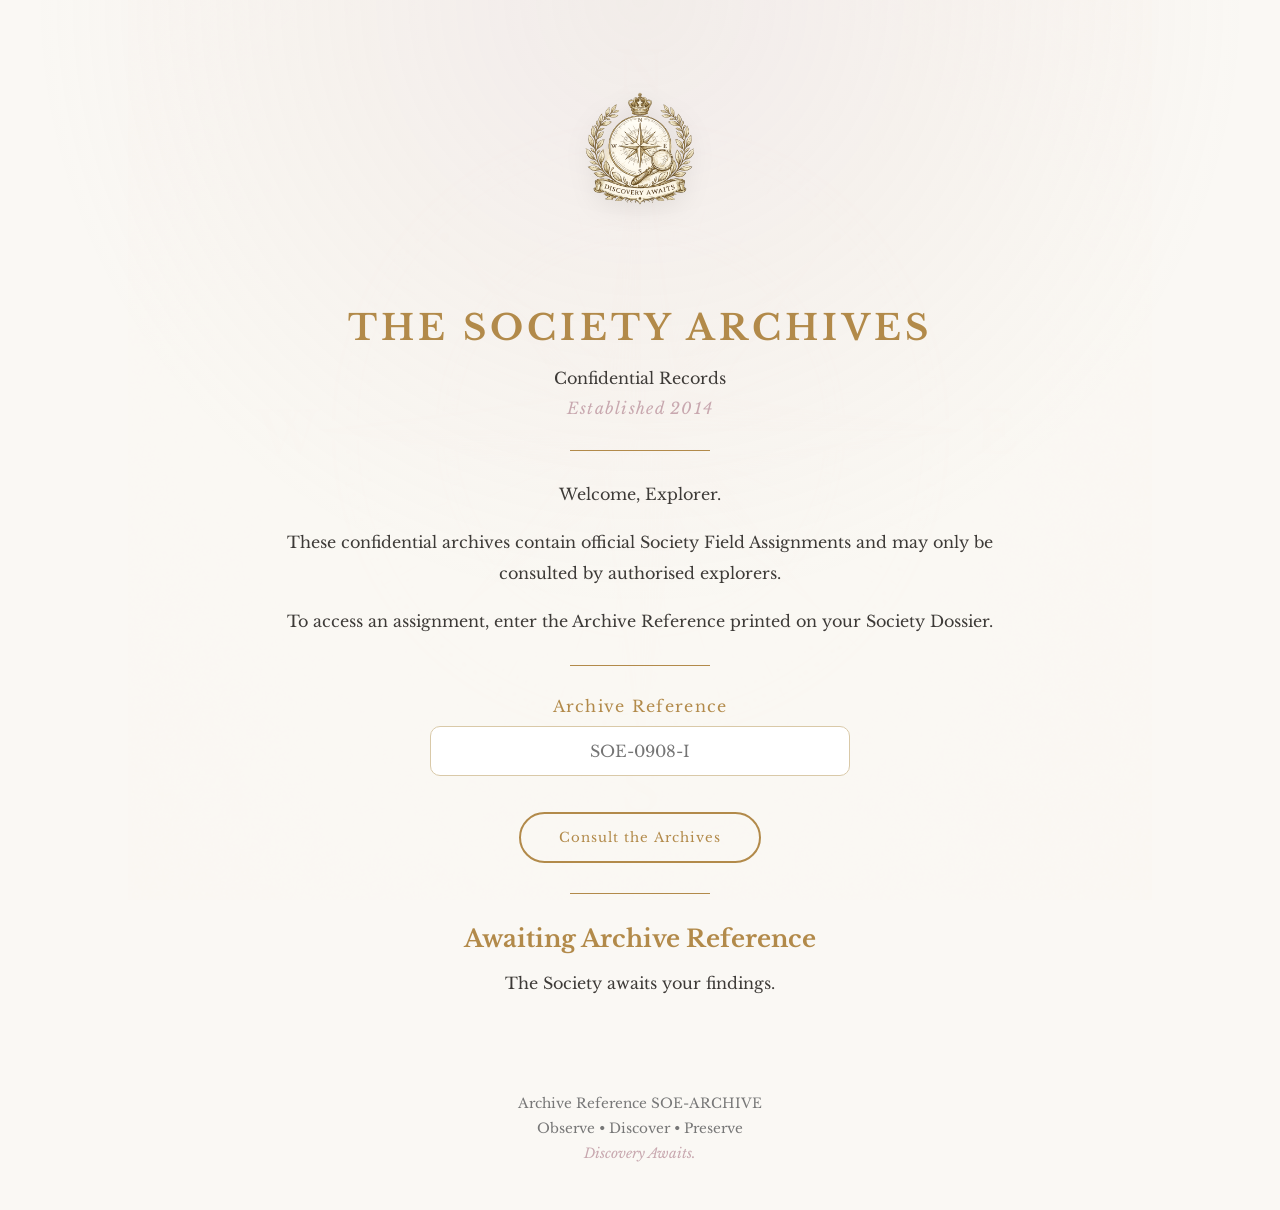
==== mission-001.html @ 7b7ba5eb "Create mission-001.html" ====
<!DOCTYPE html>
<html lang="en">

<head>

    <meta charset="UTF-8">
    <meta name="viewport" content="width=device-width, initial-scale=1.0">

    <title>Society Archive</title>

    <link rel="preconnect" href="https://fonts.googleapis.com">
    <link rel="preconnect" href="https://fonts.gstatic.com" crossorigin>

    <link href="https://fonts.googleapis.com/css2?family=Libre+Baskerville:wght@400;700&display=swap" rel="stylesheet">

    <link rel="stylesheet" href="assets/css/style.css">

    <script defer src="assets/js/Script.js"></script>

</head>

<body>

<div class="background-overlay"></div>

<main class="landing-page">

<section class="hero">

<img
src="assets/images/society-crest.png"
alt="Society of Exploration Crest"
class="crest">

<h1>THE SOCIETY ARCHIVES</h1>

<p class="established">
Confidential Records
</p>

<p class="motto">
Established 2014
</p>

<div class="divider"></div>

<div class="welcome">

<p>
Welcome, Explorer.
</p>

<p>
These confidential archives contain official Society Field Assignments and may only be consulted by authorised explorers.
</p>

<p>
To access an assignment, enter the Archive Reference printed on your Society Dossier.
</p>

</div>

<div class="divider"></div>
<div id="archive-form-container">
    
    <form id="archive-form">
    
    <label for="archiveRef">
    
    Archive Reference
    
    </label>
    
    <input
    type="text"
    id="archiveRef"
    name="archiveRef"
    placeholder="SOE-0908-I"
    autocomplete="off">
    
    <button
    type="submit"
    class="archive-button">
    
    Consult the Archives
    
    </button>
    
    </form>
</div>

<div class="divider"></div>

<section id="archive-status">
    <h2>Awaiting Archive Reference</h2>
    <p>The Society awaits your findings.</p>
</section>

</section>

</main>

<footer>

<p>

Archive Reference

SOE-ARCHIVE

</p>

<p>

Observe • Discover • Preserve

</p>

<p class="footer-signoff">

Discovery Awaits.

</p>

</footer>

</body>

</html>
---- assets/css/style.css ----
/* =====================================================
   Society of Exploration
   Website v1.0.0
   style.css
===================================================== */

:root {
    --ivory: #FAF8F4;
    --gold: #B28A4A;
    --blush: #C8A8AF;
    --charcoal: #3D3A37;
    --sage: #8A9B8C;
    --border: #D9C9A8;
}

* {
    margin: 0;
    padding: 0;
    box-sizing: border-box;
}

html {
    scroll-behavior: smooth;
}

body {
    font-family: "Libre Baskerville", serif;
    background: var(--ivory);
    color: var(--charcoal);
    min-height: 100vh;
    display: flex;
    flex-direction: column;
    position: relative;
    overflow-x: hidden;
}

.classification-banner {

    display: inline-block;

    padding: 6px 18px;

    border: 1px solid var(--gold);

    color: var(--gold);

    letter-spacing: 0.15em;

    font-size: 0.8rem;

    margin-bottom: 24px;

    text-transform: uppercase;

}

/* Background */

.background-overlay {
    position: fixed;
    inset: 0;
    background: radial-gradient(
        circle at top,
        rgba(200,168,175,.15),
        transparent 55%
    );
    z-index: -2;
}

body::before {
    content: "";
    position: fixed;
    inset: 0;
    background-image: url("../images/compass-watermark.PNG");
    background-repeat: no-repeat;
    background-position: center;
    background-size: 80%;
    opacity: .05;
    z-index: -1;
    pointer-events: none;
}

/* Layout */

.landing-page {
    flex: 1;
    display: flex;
    justify-content: center;
    align-items: center;
    padding: 60px 24px;
}

.hero {
    max-width: 720px;
    text-align: center;
    animation: fadeIn 1.2s ease;
}

.crest {
    width: 140px;
    max-width: 40vw;
    margin-bottom: 32px;
    filter: drop-shadow(0 6px 12px rgba(0,0,0,.08));
}

h1 {
    color: var(--gold);
    font-size: 2.2rem;
    line-height: 1.25;
    letter-spacing: .12em;
    margin-bottom: 18px;
}

.established {
    color: var(--charcoal);
    font-size: 1rem;
    margin-bottom: 10px;
}

.motto {
    color: var(--blush);
    font-style: italic;
    letter-spacing: .08em;
    margin-bottom: 32px;
}

.divider {
    width: 140px;
    height: 1px;
    background: var(--gold);
    margin: 28px auto;
}

.welcome p {
    margin-bottom: 18px;
    line-height: 1.9;
    font-size: 1rem;
}

.signature {
    color: var(--blush);
    font-size: 1.1rem;
}

/* Button */

.archive-button {
    display: inline-block;
    margin-top: 16px;
    padding: 15px 38px;
    border: 2px solid var(--gold);
    border-radius: 999px;
    color: var(--gold);
    text-decoration: none;
    letter-spacing: .08em;
    transition: .3s ease;
    background: transparent;
    font-family: inherit;
    cursor: pointer;
}

.archive-button:hover {
    background: var(--gold);
    color: white;
    transform: translateY(-2px);
    box-shadow: 0 10px 24px rgba(0,0,0,.12);
}

/* Form */

form {
    margin: 30px auto;
    max-width: 420px;
}

label {
    display: block;
    margin-bottom: 10px;
    color: var(--gold);
    letter-spacing: .08em;
}

input[type="text"] {
    width: 100%;
    padding: 14px 18px;
    border: 1px solid var(--border);
    border-radius: 10px;
    font-family: inherit;
    font-size: 1rem;
    text-align: center;
    margin-bottom: 20px;
}

/* Archive Status */

#archive-status {
    margin-top: 30px;
}

#archive-status h2 {
    color: var(--gold);
    margin-bottom: 16px;
}

#archive-status p {
    line-height: 1.8;
}

/* Footer */

footer {
    text-align: center;
    padding: 30px 20px 40px;
    font-size: .85rem;
    color: #777;
}

footer p {
    margin: 8px 0;
}

.footer-signoff {
    color: var(--blush);
    font-style: italic;
}

.hidden-message {
    margin-top: 22px;
    font-size: .72rem;
    opacity: .55;
    font-style: italic;
}

/* Animation */

@keyframes fadeIn {

    from {
        opacity: 0;
        transform: translateY(18px);
    }

    to {
        opacity: 1;
        transform: translateY(0);
    }

}

/* Responsive */

@media (max-width: 768px) {

    h1 {
        font-size: 1.6rem;
    }

    .crest {
        width: 110px;
    }

    .welcome p {
        font-size: .95rem;
        line-height: 1.8;
    }

    .archive-button {
        width: 100%;
        max-width: 320px;
    }

}
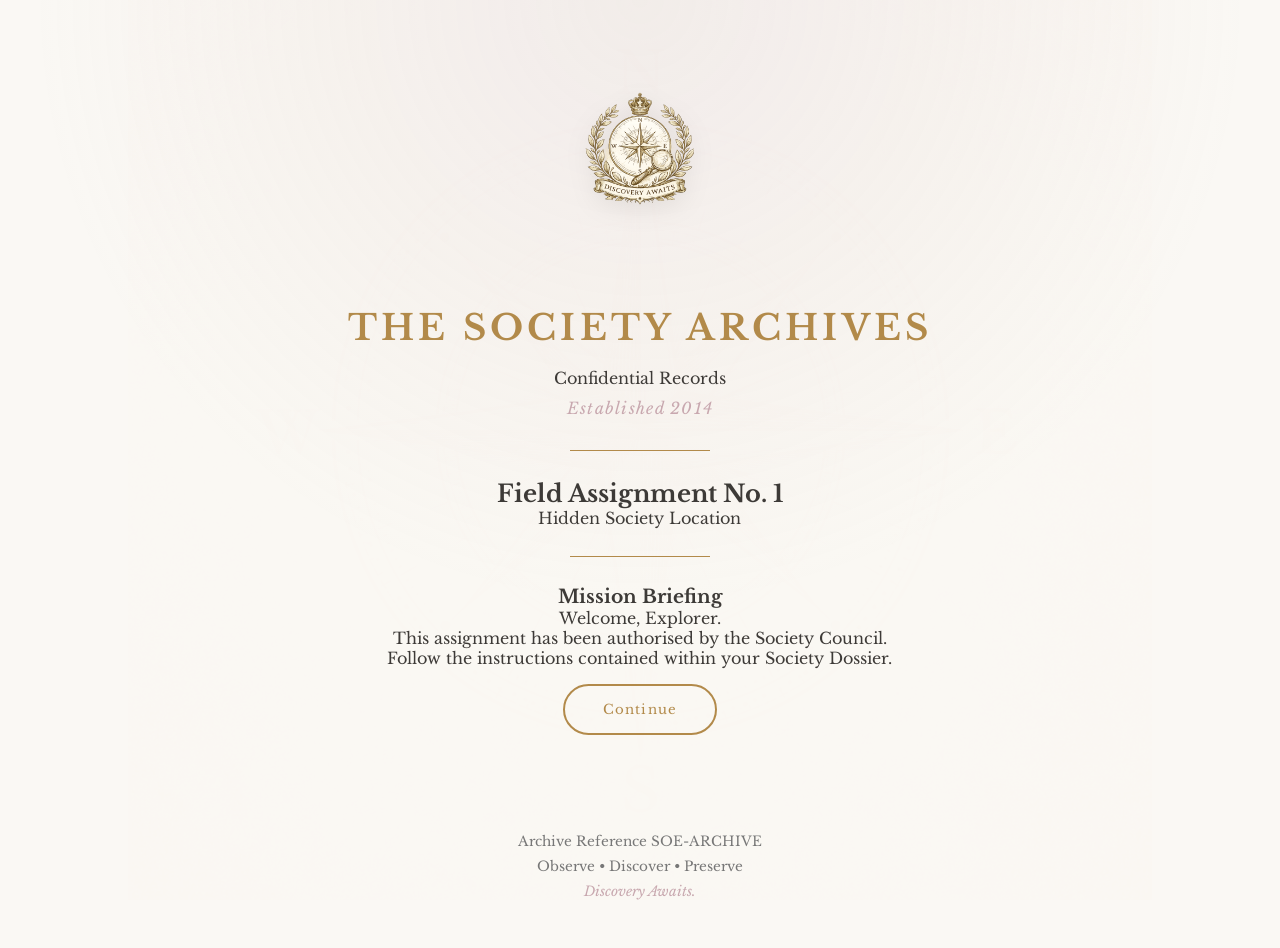
==== commit 40ebc26f: "Update mission-001.html" ====
--- a/mission-001.html
+++ b/mission-001.html
@@ -44,57 +44,33 @@
 
 <div class="divider"></div>
 
-<div class="welcome">
+<section class="mission">
 
-<p>
-Welcome, Explorer.
-</p>
+    <h2>Field Assignment No. 1</h2>
 
-<p>
-These confidential archives contain official Society Field Assignments and may only be consulted by authorised explorers.
-</p>
+    <p class="mission-subtitle">
+        Hidden Society Location
+    </p>
 
-<p>
-To access an assignment, enter the Archive Reference printed on your Society Dossier.
-</p>
+    <div class="divider"></div>
 
-</div>
+    <h3>Mission Briefing</h3>
 
-<div class="divider"></div>
-<div id="archive-form-container">
-    
-    <form id="archive-form">
-    
-    <label for="archiveRef">
-    
-    Archive Reference
-    
-    </label>
-    
-    <input
-    type="text"
-    id="archiveRef"
-    name="archiveRef"
-    placeholder="SOE-0908-I"
-    autocomplete="off">
-    
-    <button
-    type="submit"
-    class="archive-button">
-    
-    Consult the Archives
-    
+    <p>
+        Welcome, Explorer.
+    </p>
+
+    <p>
+        This assignment has been authorised by the Society Council.
+    </p>
+
+    <p>
+        Follow the instructions contained within your Society Dossier.
+    </p>
+
+    <button class="archive-button">
+        Continue
     </button>
-    
-    </form>
-</div>
-
-<div class="divider"></div>
-
-<section id="archive-status">
-    <h2>Awaiting Archive Reference</h2>
-    <p>The Society awaits your findings.</p>
-</section>
 
 </section>
 
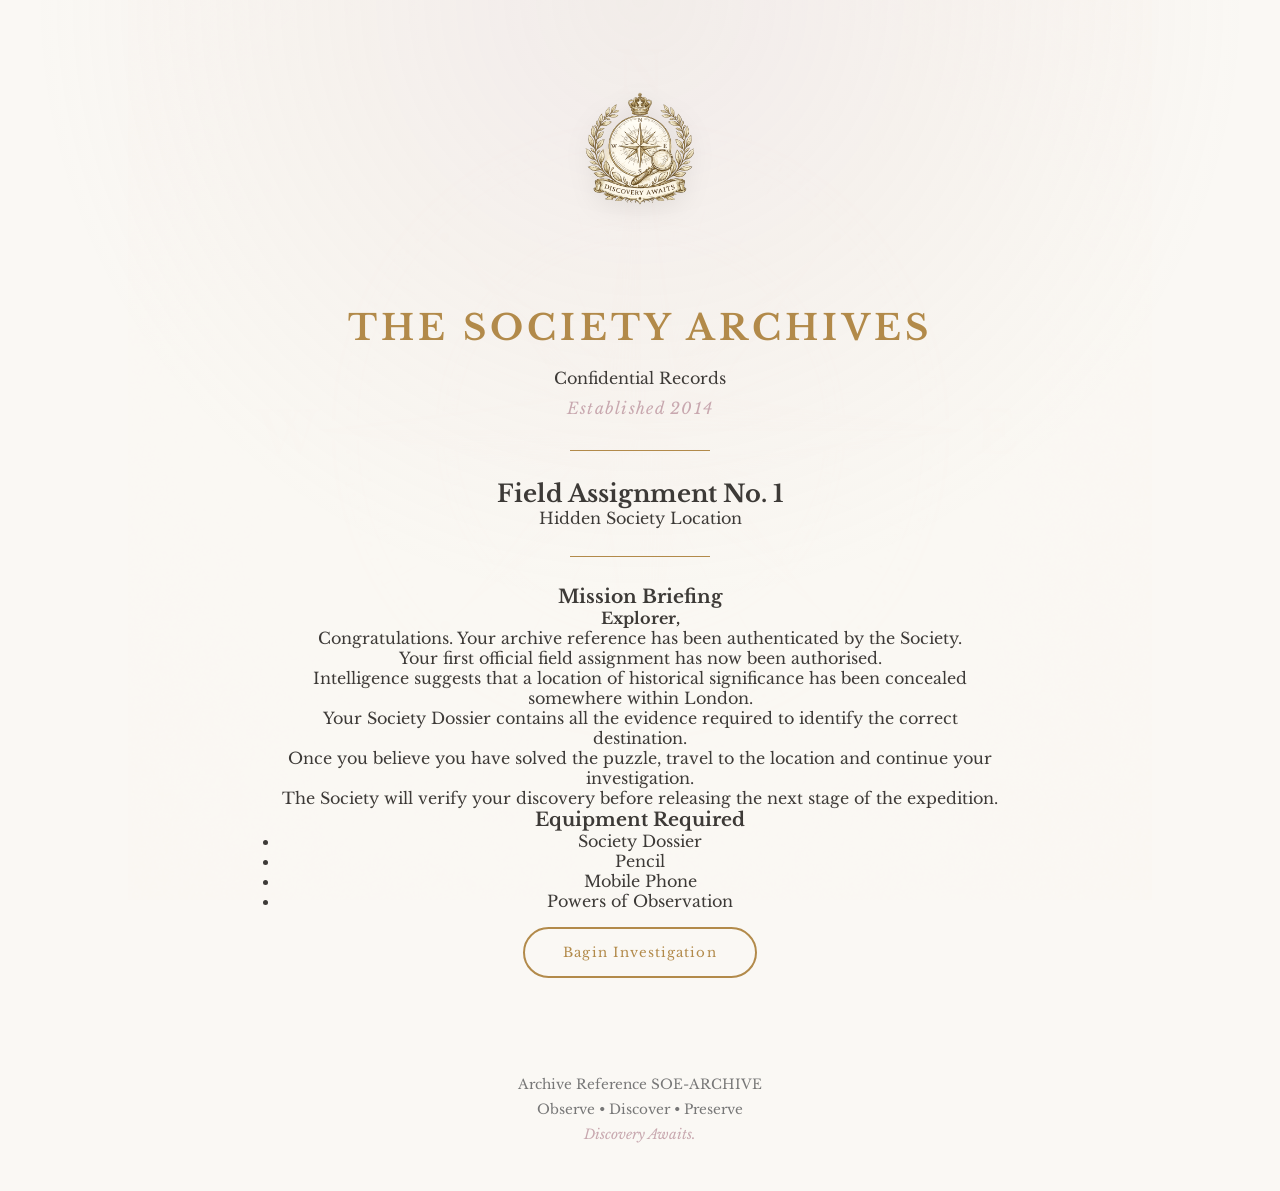
==== commit f926fc61: "Update mission-001.html" ====
--- a/mission-001.html
+++ b/mission-001.html
@@ -57,19 +57,44 @@
     <h3>Mission Briefing</h3>
 
     <p>
-        Welcome, Explorer.
-    </p>
+    <strong>Explorer,</strong>
+</p>
 
-    <p>
-        This assignment has been authorised by the Society Council.
-    </p>
+<p>
+    Congratulations. Your archive reference has been authenticated by the Society.
+</p>
 
-    <p>
-        Follow the instructions contained within your Society Dossier.
-    </p>
+<p>
+    Your first official field assignment has now been authorised.
+</p>
+
+<p>
+    Intelligence suggests that a location of historical significance has been concealed somewhere within London.
+</p>
+
+<p>
+    Your Society Dossier contains all the evidence required to identify the correct destination.
+</p>
+
+<p>
+    Once you believe you have solved the puzzle, travel to the location and continue your investigation.
+</p>
+
+<p>
+    The Society will verify your discovery before releasing the next stage of the expedition.
+</p>
+
+<h3>Equipment Required</h3>
+
+<ul class="equipment-list">
+    <li>Society Dossier</li>
+    <li>Pencil</li>
+    <li>Mobile Phone</li>
+    <li>Powers of Observation</li>
+</ul>
 
     <button class="archive-button">
-        Continue
+        Bagin Investigation
     </button>
 
 </section>
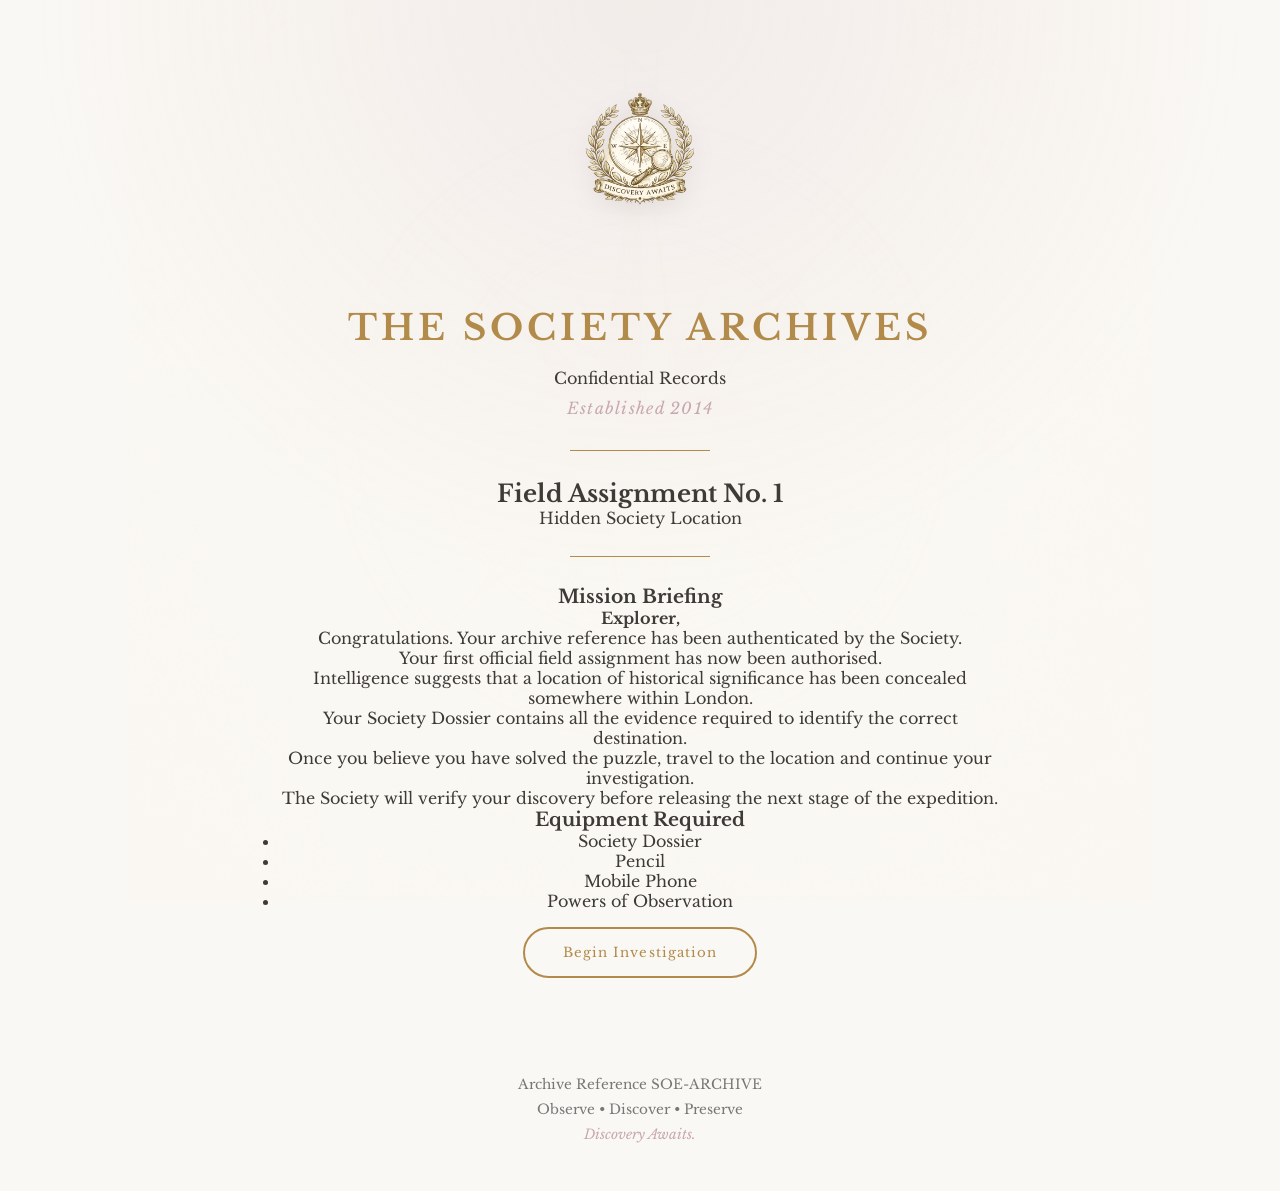
==== commit 0789fe40: "Update mission-001.html" ====
--- a/mission-001.html
+++ b/mission-001.html
@@ -58,43 +58,43 @@
 
     <p>
     <strong>Explorer,</strong>
-</p>
-
-<p>
-    Congratulations. Your archive reference has been authenticated by the Society.
-</p>
-
-<p>
-    Your first official field assignment has now been authorised.
-</p>
-
-<p>
-    Intelligence suggests that a location of historical significance has been concealed somewhere within London.
-</p>
-
-<p>
-    Your Society Dossier contains all the evidence required to identify the correct destination.
-</p>
-
-<p>
-    Once you believe you have solved the puzzle, travel to the location and continue your investigation.
-</p>
-
-<p>
-    The Society will verify your discovery before releasing the next stage of the expedition.
-</p>
-
-<h3>Equipment Required</h3>
-
-<ul class="equipment-list">
-    <li>Society Dossier</li>
-    <li>Pencil</li>
-    <li>Mobile Phone</li>
-    <li>Powers of Observation</li>
-</ul>
+    </p>
+    
+    <p>
+        Congratulations. Your archive reference has been authenticated by the Society.
+    </p>
+    
+    <p>
+        Your first official field assignment has now been authorised.
+    </p>
+    
+    <p>
+        Intelligence suggests that a location of historical significance has been concealed somewhere within London.
+    </p>
+    
+    <p>
+        Your Society Dossier contains all the evidence required to identify the correct destination.
+    </p>
+    
+    <p>
+        Once you believe you have solved the puzzle, travel to the location and continue your investigation.
+    </p>
+    
+    <p>
+        The Society will verify your discovery before releasing the next stage of the expedition.
+    </p>
+    
+    <h3>Equipment Required</h3>
+    
+    <ul class="equipment-list">
+        <li>Society Dossier</li>
+        <li>Pencil</li>
+        <li>Mobile Phone</li>
+        <li>Powers of Observation</li>
+    </ul>
 
     <button class="archive-button">
-        Bagin Investigation
+        Begin Investigation
     </button>
 
 </section>
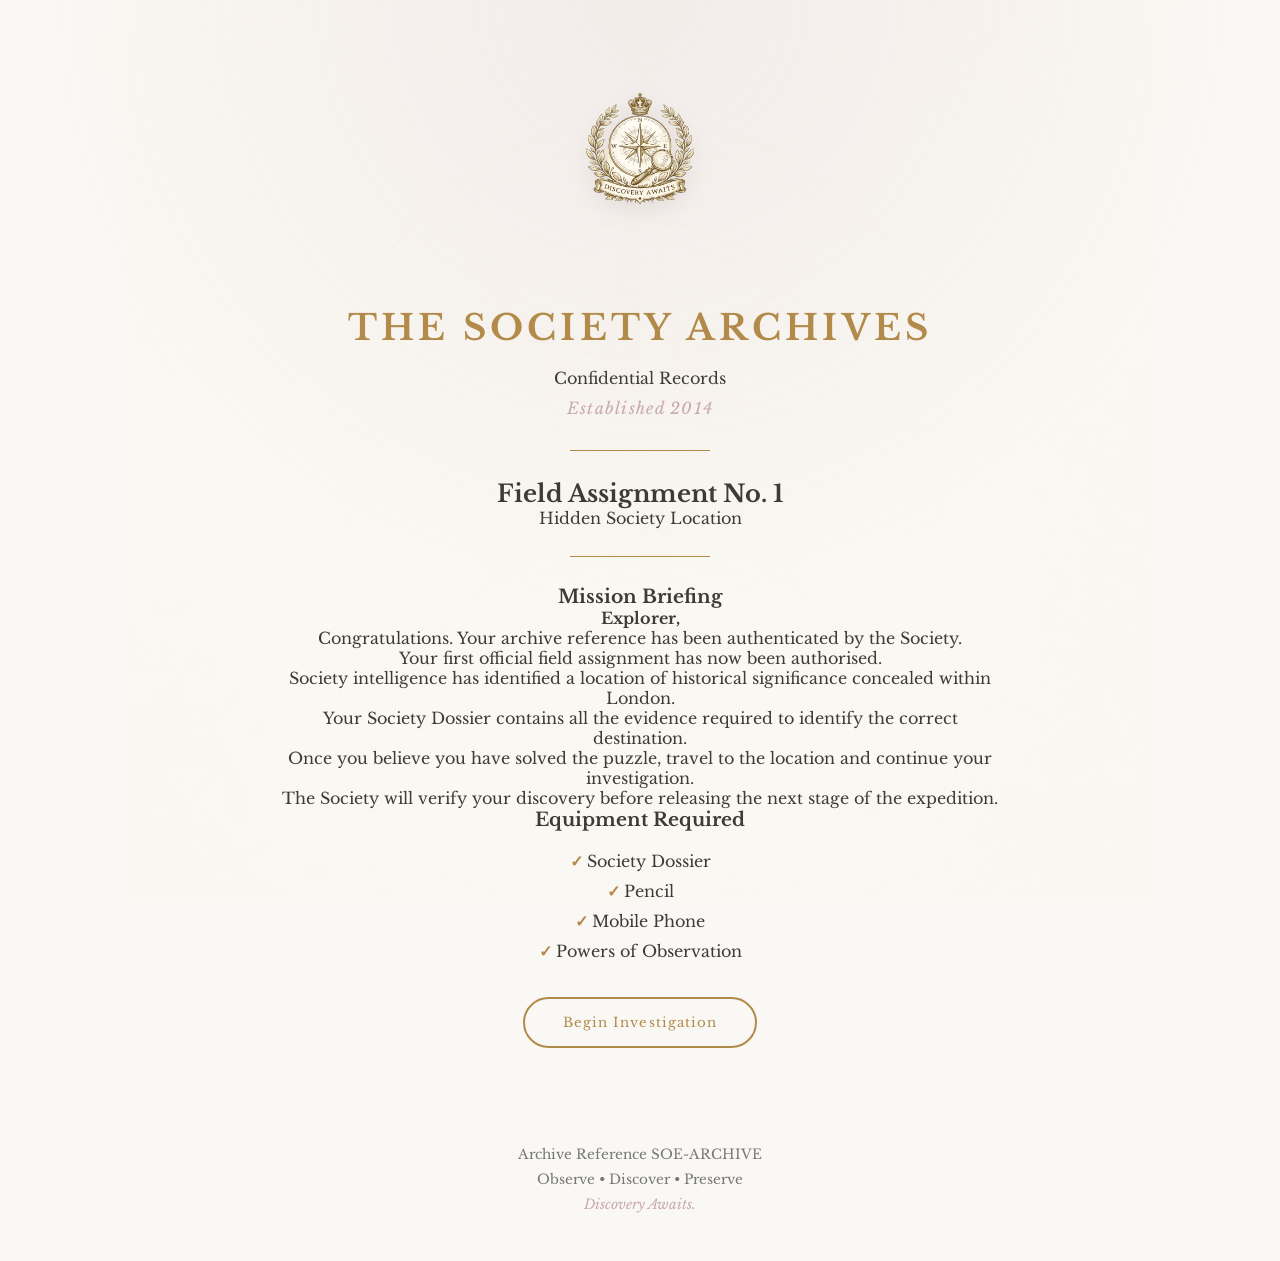
==== commit 79c77021: "Update mission-001.html" ====
--- a/mission-001.html
+++ b/mission-001.html
@@ -69,7 +69,7 @@
     </p>
     
     <p>
-        Intelligence suggests that a location of historical significance has been concealed somewhere within London.
+        Society intelligence has identified a location of historical significance concealed within London.
     </p>
     
     <p>
--- a/assets/css/style.css
+++ b/assets/css/style.css
@@ -32,6 +32,22 @@
     flex-direction: column;
     position: relative;
     overflow-x: hidden;
+}
+
+.equipment-list {
+    list-style: none;
+    padding: 0;
+    margin: 20px 0;
+}
+
+.equipment-list li {
+    margin: 10px 0;
+}
+
+.equipment-list li::before {
+    content: "✓ ";
+    color: var(--gold);
+    font-weight: bold;
 }
 
 .classification-banner {
